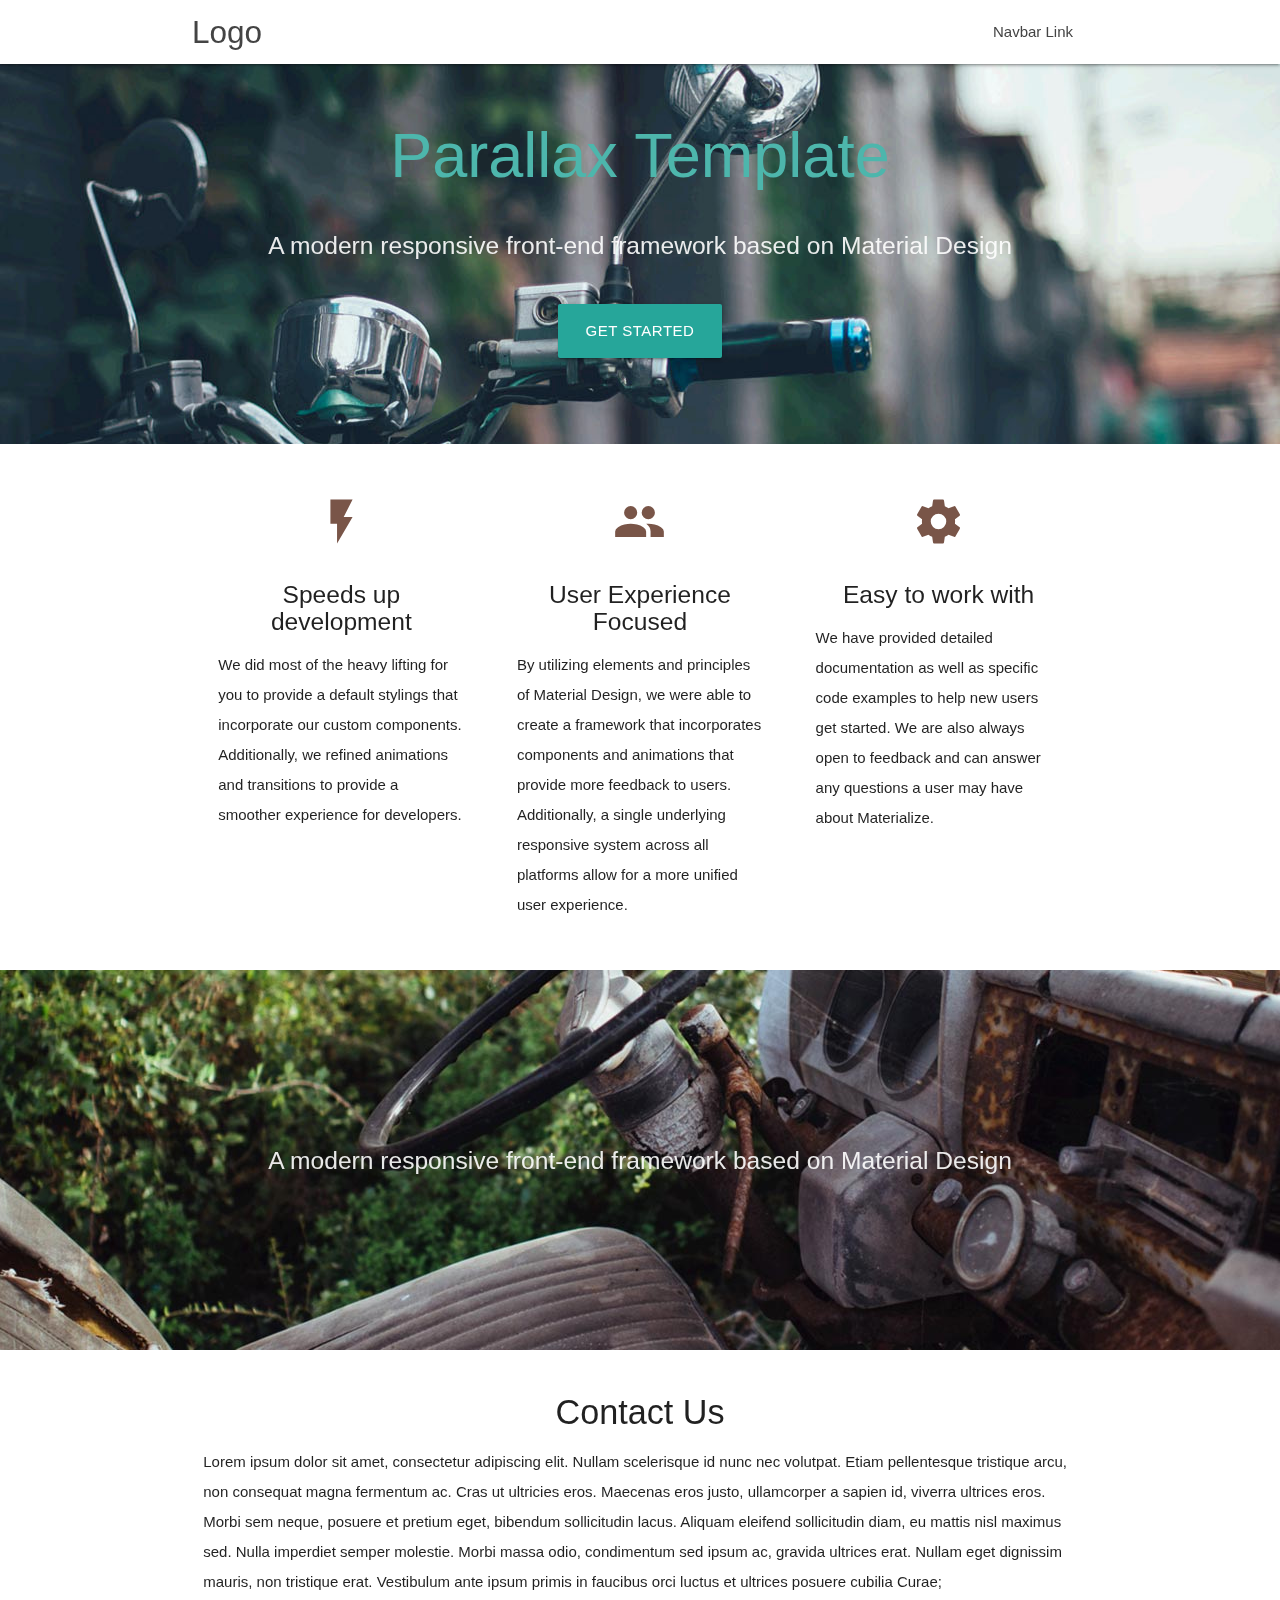
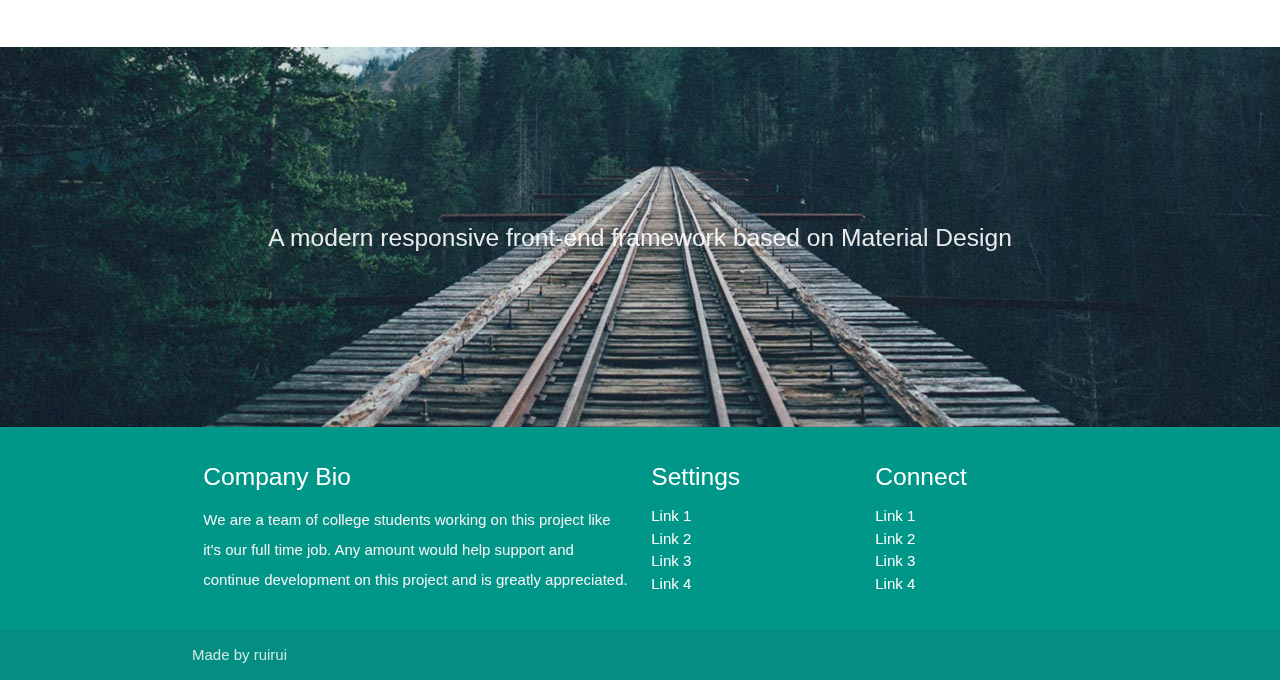
==== font/templates/index.html @ 2776d977 "Rename temindex.html to index.html" ====
<!DOCTYPE html>
<html lang="en">
<head>
  <link rel="icon" href="../static/img/favcion.ico">
  <meta http-equiv="Content-Type" content="text/html; charset=UTF-8"/>
  <meta name="viewport" content="width=device-width, initial-scale=1"/>
  <title>ruirui</title>

  <!-- CSS  -->
  <link href="https://fonts.googleapis.com/icon?family=Material+Icons" rel="stylesheet">
  <link href="../static/css/materialize.min.css" type="text/css" rel="stylesheet" media="screen,projection"/>
  <link href="../static/css/style.css" type="text/css" rel="stylesheet" media="screen,projection"/>
</head>
<body>
  <nav class="white" role="navigation">
    <div class="nav-wrapper container">
      <a id="logo-container" href="#" class="brand-logo">Logo</a>
      <ul class="right hide-on-med-and-down">
        <li><a href="#">Navbar Link</a></li>
      </ul>

      <ul id="nav-mobile" class="sidenav">
        <li><a href="#">Navbar Link</a></li>
      </ul>
      <a href="#" data-target="nav-mobile" class="sidenav-trigger"><i class="material-icons">menu</i></a>
    </div>
  </nav>

  <div id="index-banner" class="parallax-container">
    <div class="section no-pad-bot">
      <div class="container">
        <br><br>
        <h1 class="header center teal-text text-lighten-2">Parallax Template</h1>
        <div class="row center">
          <h5 class="header col s12 light">A modern responsive front-end framework based on Material Design</h5>
        </div>
        <div class="row center">
          <p class="btn-large waves-effect waves-light teal lighten-1">Get Started</p>
        </div>
        <br><br>

      </div>
    </div>
    <div class="parallax"><img src="../static/img/background1.jpg" alt="Unsplashed background img 1"></div>
  </div>


  <div class="container">
    <div class="section">

      <!--   Icon Section   -->
      <div class="row">
        <div class="col s12 m4">
          <div class="icon-block">
            <h2 class="center brown-text"><i class="material-icons">flash_on</i></h2>
            <h5 class="center">Speeds up development</h5>

            <p class="light">We did most of the heavy lifting for you to provide a default stylings that incorporate our custom components. Additionally, we refined animations and transitions to provide a smoother experience for developers.</p>
          </div>
        </div>

        <div class="col s12 m4">
          <div class="icon-block">
            <h2 class="center brown-text"><i class="material-icons">group</i></h2>
            <h5 class="center">User Experience Focused</h5>

            <p class="light">By utilizing elements and principles of Material Design, we were able to create a framework that incorporates components and animations that provide more feedback to users. Additionally, a single underlying responsive system across all platforms allow for a more unified user experience.</p>
          </div>
        </div>

        <div class="col s12 m4">
          <div class="icon-block">
            <h2 class="center brown-text"><i class="material-icons">settings</i></h2>
            <h5 class="center">Easy to work with</h5>

            <p class="light">We have provided detailed documentation as well as specific code examples to help new users get started. We are also always open to feedback and can answer any questions a user may have about Materialize.</p>
          </div>
        </div>
      </div>

    </div>
  </div>


  <div class="parallax-container valign-wrapper">
    <div class="section no-pad-bot">
      <div class="container">
        <div class="row center">
          <h5 class="header col s12 light">A modern responsive front-end framework based on Material Design</h5>
        </div>
      </div>
    </div>
    <div class="parallax"><img src="../static/img/background2.jpg" alt="Unsplashed background img 2"></div>
  </div>

  <div class="container">
    <div class="section">

      <div class="row">
        <div class="col s12 center">
          <h3><i class="mdi-content-send brown-text"></i></h3>
          <h4>Contact Us</h4>
          <p class="left-align light">Lorem ipsum dolor sit amet, consectetur adipiscing elit. Nullam scelerisque id nunc nec volutpat. Etiam pellentesque tristique arcu, non consequat magna fermentum ac. Cras ut ultricies eros. Maecenas eros justo, ullamcorper a sapien id, viverra ultrices eros. Morbi sem neque, posuere et pretium eget, bibendum sollicitudin lacus. Aliquam eleifend sollicitudin diam, eu mattis nisl maximus sed. Nulla imperdiet semper molestie. Morbi massa odio, condimentum sed ipsum ac, gravida ultrices erat. Nullam eget dignissim mauris, non tristique erat. Vestibulum ante ipsum primis in faucibus orci luctus et ultrices posuere cubilia Curae;</p>
        </div>
      </div>

    </div>
  </div>


  <div class="parallax-container valign-wrapper">
    <div class="section no-pad-bot">
      <div class="container">
        <div class="row center">
          <h5 class="header col s12 light">A modern responsive front-end framework based on Material Design</h5>
        </div>
      </div>
    </div>
    <div class="parallax"><img src="../static/img/background3.jpg" alt="Unsplashed background img 3"></div>
  </div>

  <footer class="page-footer teal">
    <div class="container">
      <div class="row">
        <div class="col l6 s12">
          <h5 class="white-text">Company Bio</h5>
          <p class="grey-text text-lighten-4">We are a team of college students working on this project like it's our full time job. Any amount would help support and continue development on this project and is greatly appreciated.</p>


        </div>
        <div class="col l3 s12">
          <h5 class="white-text">Settings</h5>
          <ul>
            <li><a class="white-text" href="#!">Link 1</a></li>
            <li><a class="white-text" href="#!">Link 2</a></li>
            <li><a class="white-text" href="#!">Link 3</a></li>
            <li><a class="white-text" href="#!">Link 4</a></li>
          </ul>
        </div>
        <div class="col l3 s12">
          <h5 class="white-text">Connect</h5>
          <ul>
            <li><a class="white-text" href="#!">Link 1</a></li>
            <li><a class="white-text" href="#!">Link 2</a></li>
            <li><a class="white-text" href="#!">Link 3</a></li>
            <li><a class="white-text" href="#!">Link 4</a></li>
          </ul>
        </div>
      </div>
    </div>
    <div class="footer-copyright">
      <div class="container">
      Made by ruirui
      </div>
    </div>
  </footer>


  <!--  Scripts-->
  <script src="https://code.jquery.com/jquery-2.1.1.min.js"></script>
  <script src="../static/js/materialize.min.js"></script>
  <script src="../static/js/init.js"></script>

  </body>
</html>
---- font/static/css/style.css ----
/* Custom Stylesheet */
/**
 * Use this file to override Materialize files so you can update
 * the core Materialize files in the future
 *
 * Made By MaterializeCSS.com
 */

nav ul a,
nav .brand-logo {
  color: #444;
}

p {
  line-height: 2rem;
}

.sidenav-trigger {
  color: #26a69a;
}

.parallax-container {
  min-height: 380px;
  line-height: 0;
  height: auto;
  color: rgba(255,255,255,.9);
}
  .parallax-container .section {
    width: 100%;
  }

@media only screen and (max-width : 992px) {
  .parallax-container .section {
    position: absolute;
    top: 40%;
  }
  #index-banner .section {
    top: 10%;
  }
}

@media only screen and (max-width : 600px) {
  #index-banner .section {
    top: 0;
  }
}

.icon-block {
  padding: 0 15px;
}
.icon-block .material-icons {
  font-size: inherit;
}

footer.page-footer {
  margin: 0;
}
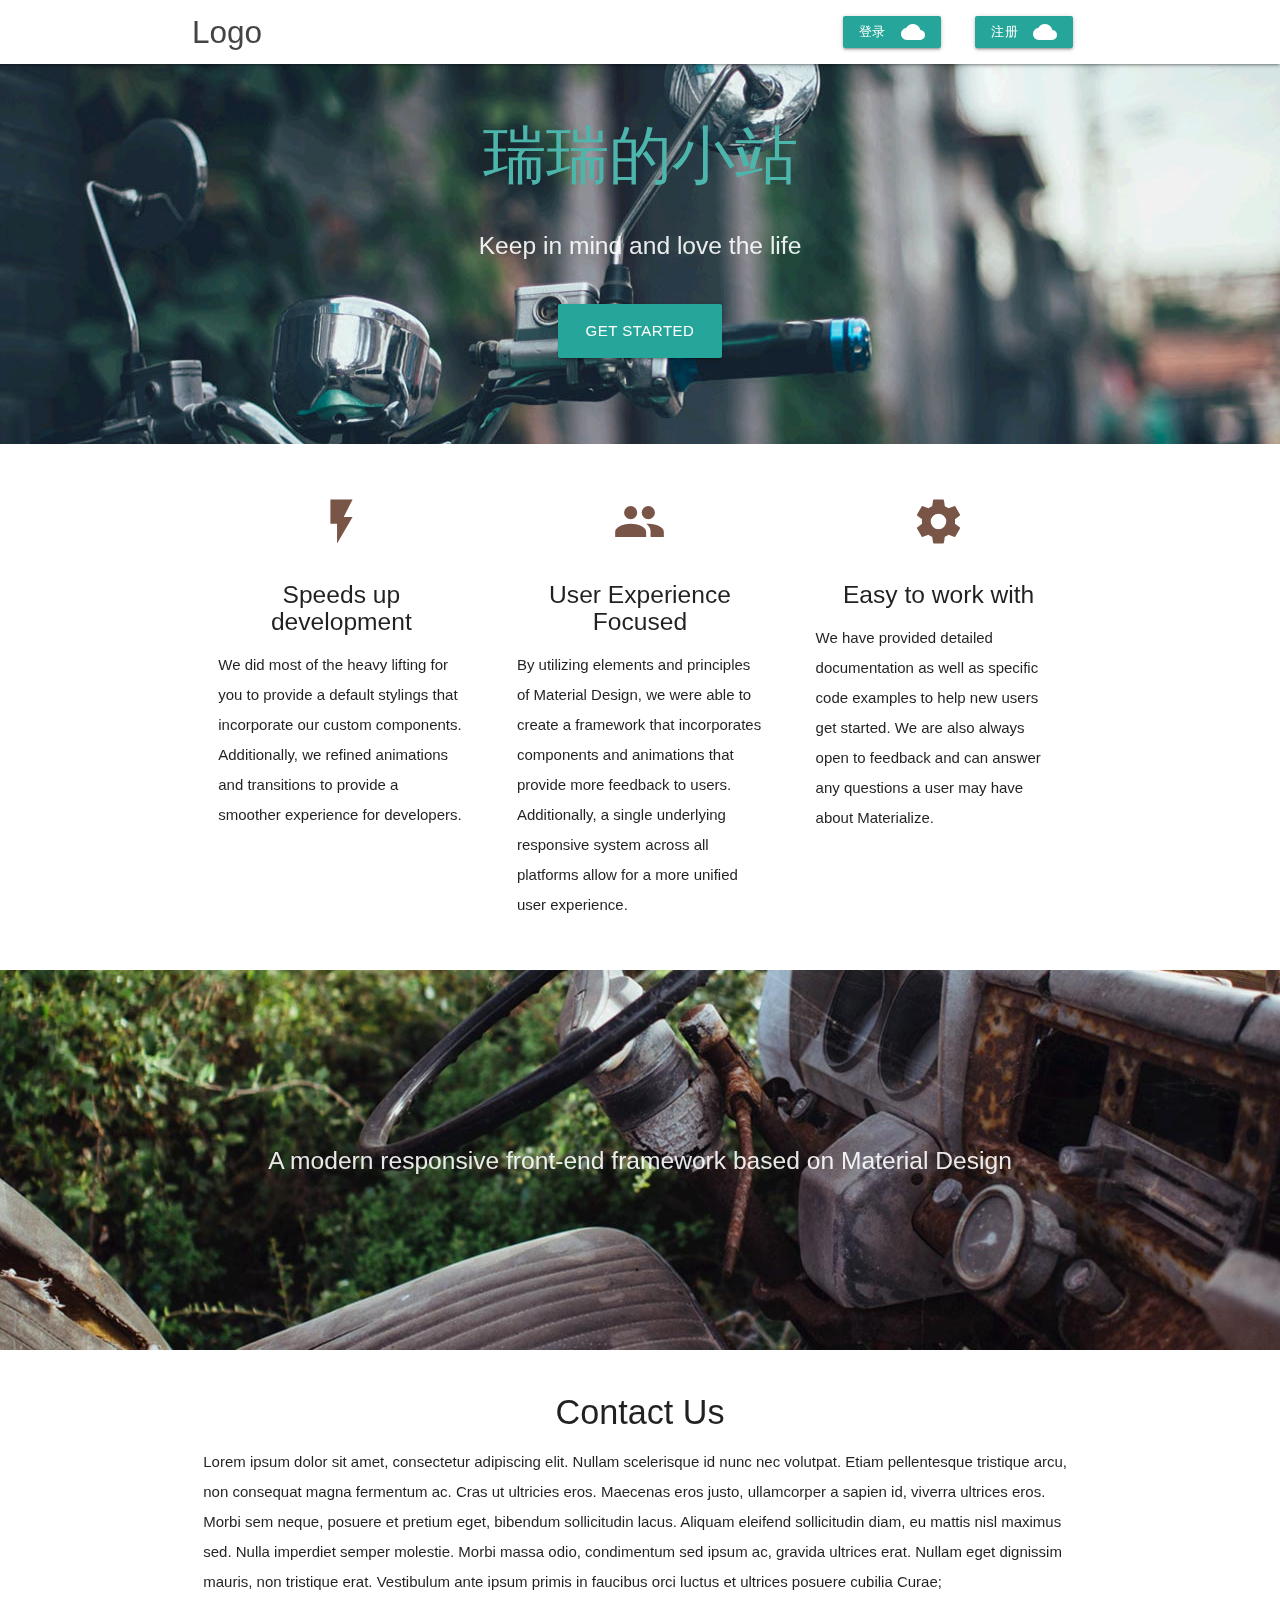
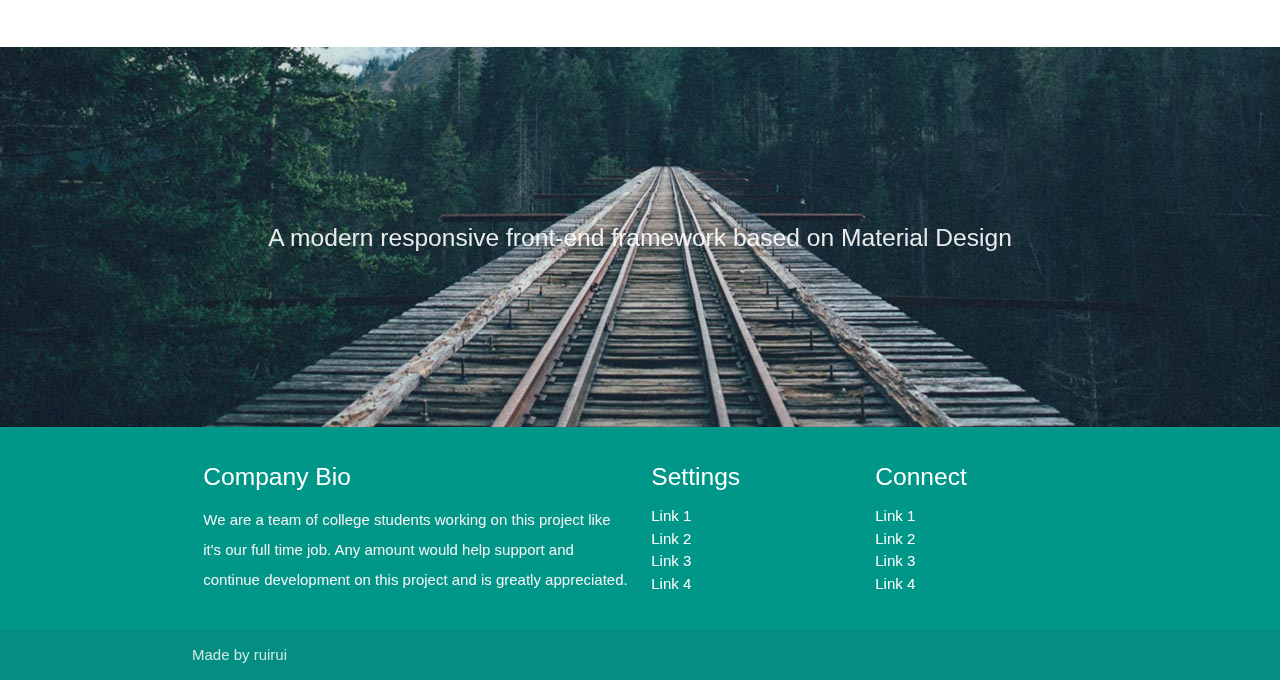
==== commit 7875d4ce: "修改temindex to index" ====
--- a/font/templates/index.html
+++ b/font/templates/index.html
@@ -16,11 +16,13 @@
     <div class="nav-wrapper container">
       <a id="logo-container" href="#" class="brand-logo">Logo</a>
       <ul class="right hide-on-med-and-down">
-        <li><a href="#">Navbar Link</a></li>
+        <a class="waves-effect waves-light btn-small"><i class="material-icons right">cloud</i>登录</a>
+        <a class="waves-effect waves-light btn-small"><i class="material-icons right">cloud</i>注册</a>
       </ul>
 
       <ul id="nav-mobile" class="sidenav">
-        <li><a href="#">Navbar Link</a></li>
+        <a class="waves-effect waves-light btn-small"><i class="material-icons right">cloud</i>登录</a>
+        <a class="waves-effect waves-light btn-small"><i class="material-icons right">cloud</i>注册</a>
       </ul>
       <a href="#" data-target="nav-mobile" class="sidenav-trigger"><i class="material-icons">menu</i></a>
     </div>
@@ -30,9 +32,9 @@
     <div class="section no-pad-bot">
       <div class="container">
         <br><br>
-        <h1 class="header center teal-text text-lighten-2">Parallax Template</h1>
+        <h1 class="header center teal-text text-lighten-2">瑞瑞的小站</h1>
         <div class="row center">
-          <h5 class="header col s12 light">A modern responsive front-end framework based on Material Design</h5>
+          <h5 class="header col s12 light">Keep in mind and love the life</h5>
         </div>
         <div class="row center">
           <p class="btn-large waves-effect waves-light teal lighten-1">Get Started</p>
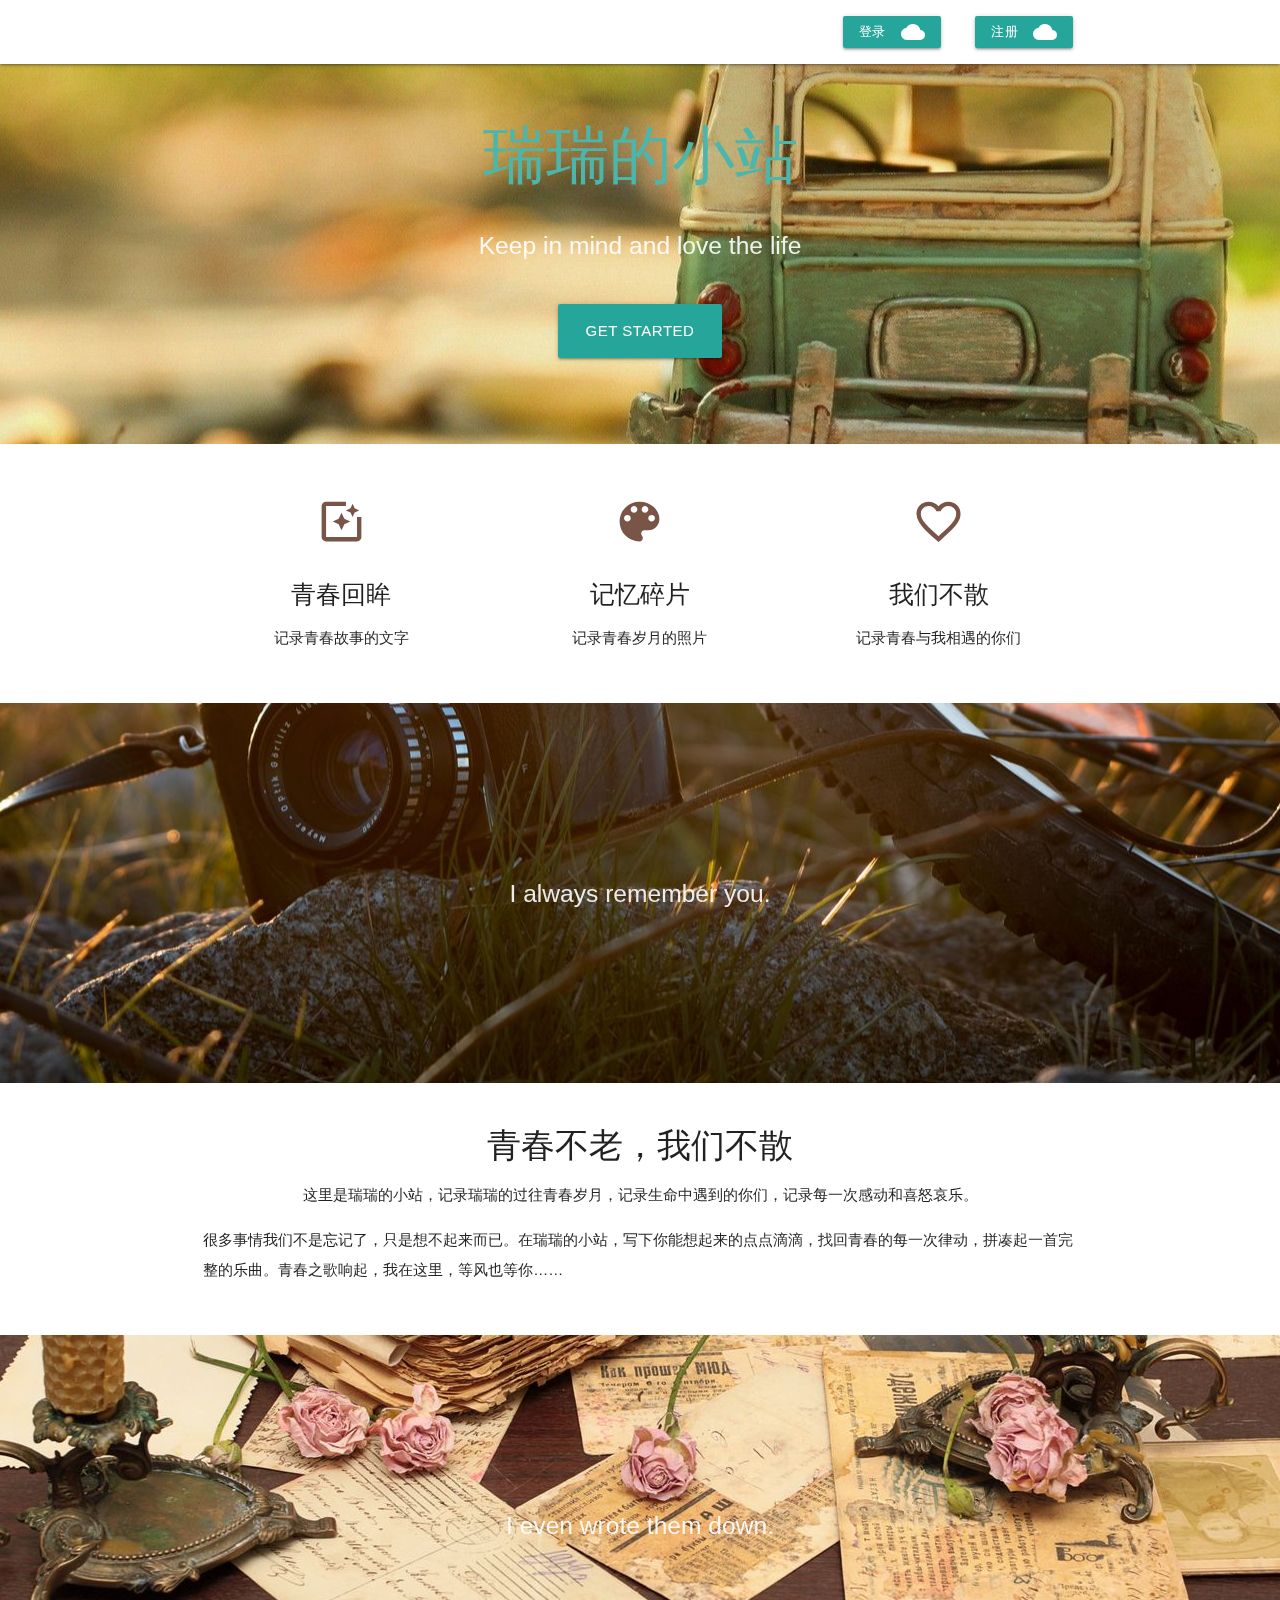
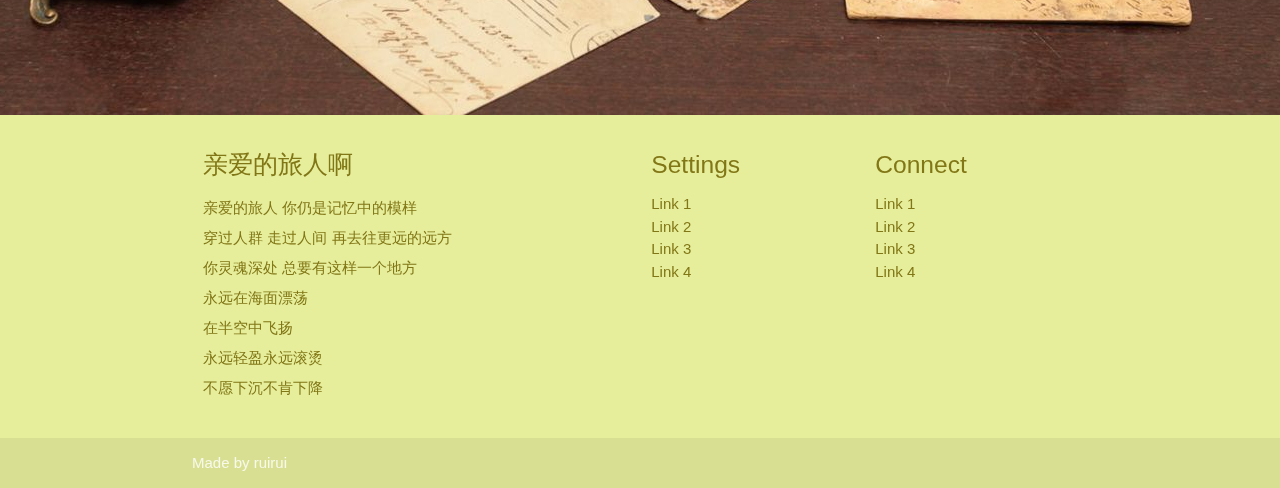
==== commit 41969dbe: "基本完成index和main" ====
--- a/font/templates/index.html
+++ b/font/templates/index.html
@@ -12,14 +12,50 @@
   <link href="../static/css/style.css" type="text/css" rel="stylesheet" media="screen,projection"/>
 </head>
 <body>
+   <!--Import jquery-->
+   <script type="text/javascript" src="../static/js/jquery-3.5.1.min.js"></script>
+   <!--JavaScript at end of body for optimized loading-->
+   <script type="text/javascript" src="../static/js/materialize.min.js"></script>
+   <script type="text/javascript" src="../static/js/init.js"></script>
   <nav class="white" role="navigation">
     <div class="nav-wrapper container">
-      <a id="logo-container" href="#" class="brand-logo">Logo</a>
+      <a id="user-logo" href="#" class="brand-logo"></a>
       <ul class="right hide-on-med-and-down">
-        <a class="waves-effect waves-light btn-small"><i class="material-icons right">cloud</i>登录</a>
-        <a class="waves-effect waves-light btn-small"><i class="material-icons right">cloud</i>注册</a>
+        <a class="waves-effect waves-light btn-small modal-trigger" href="#login_page"><i class="material-icons right">cloud</i>登录</a>
+        <a class="waves-effect waves-light btn-small modal-trigger" href="#register_page"><i class="material-icons right">cloud</i>注册</a>
       </ul>
-
+      <div id="login_page" class="modal">
+        <div class="modal-content" style="color:darkblue">
+          <h4>用户登录</h4>
+          <div>
+            <p><lable for="user" class="blue-grey-text">用户名：</lable></p>
+            <p><input id="user" type="text" class="loginInput" autofocus="autofocus" autocomplete="off" placeholder="请输入用户名" value="" /></p>
+            
+            <p><label for="password" class="blue-grey-text">Password：</label></p>
+            <p><input type="password" id="password" class="loginInput" placeholder="请输入密码" value="" /></p>
+            
+            <a onclick="login()" class="waves-effect waves-light btn right cyan darken-2">登录</a>
+        
+          </div>
+        </div>
+      </div>
+      <div id="register_page" class="modal">
+        <div class="modal-content" style="color:darkblue">
+          <h4>用户注册</h4>
+          <div>
+            <p><lable for="user" class="blue-grey-text">用户名：</lable></p>
+            <p><input id="user2" type="text" class="loginInput" autofocus="autofocus" autocomplete="off" placeholder="请输入用户名" value="" /></p>
+            
+            <p><label for="password" class="blue-grey-text">Password：</label></p>
+            <p><input type="password" id="password2" class="loginInput" placeholder="请输入密码" value="" /></p>
+
+            <p><input type="password" id="repassword" class="loginInput" placeholder="请再次确认密码" value="" /></p>
+            
+            <a onclick="register()" class="waves-effect waves-light btn right cyan darken-2">注册</a>
+        
+          </div>
+        </div>
+      </div>
       <ul id="nav-mobile" class="sidenav">
         <a class="waves-effect waves-light btn-small"><i class="material-icons right">cloud</i>登录</a>
         <a class="waves-effect waves-light btn-small"><i class="material-icons right">cloud</i>注册</a>
@@ -54,28 +90,28 @@
       <div class="row">
         <div class="col s12 m4">
           <div class="icon-block">
-            <h2 class="center brown-text"><i class="material-icons">flash_on</i></h2>
-            <h5 class="center">Speeds up development</h5>
-
-            <p class="light">We did most of the heavy lifting for you to provide a default stylings that incorporate our custom components. Additionally, we refined animations and transitions to provide a smoother experience for developers.</p>
+            <h2 class="center brown-text"><i class="material-icons">photo_filter</i></h2>
+            <h5 class="center">青春回眸</h5>
+
+            <p class="light center">记录青春故事的文字</p>
           </div>
         </div>
 
         <div class="col s12 m4">
           <div class="icon-block">
-            <h2 class="center brown-text"><i class="material-icons">group</i></h2>
-            <h5 class="center">User Experience Focused</h5>
-
-            <p class="light">By utilizing elements and principles of Material Design, we were able to create a framework that incorporates components and animations that provide more feedback to users. Additionally, a single underlying responsive system across all platforms allow for a more unified user experience.</p>
+            <h2 class="center brown-text"><i class="material-icons">color_lens</i></h2>
+            <h5 class="center">记忆碎片</h5>
+
+            <p class="light center">记录青春岁月的照片</p>
           </div>
         </div>
 
         <div class="col s12 m4">
           <div class="icon-block">
-            <h2 class="center brown-text"><i class="material-icons">settings</i></h2>
-            <h5 class="center">Easy to work with</h5>
-
-            <p class="light">We have provided detailed documentation as well as specific code examples to help new users get started. We are also always open to feedback and can answer any questions a user may have about Materialize.</p>
+            <h2 class="center brown-text"><i class="material-icons">favorite_border</i></h2>
+            <h5 class="center">我们不散</h5>
+
+            <p class="light center">记录青春与我相遇的你们</p>
           </div>
         </div>
       </div>
@@ -88,7 +124,7 @@
     <div class="section no-pad-bot">
       <div class="container">
         <div class="row center">
-          <h5 class="header col s12 light">A modern responsive front-end framework based on Material Design</h5>
+          <h5 class="header col s12 light">I always remember you.</h5>
         </div>
       </div>
     </div>
@@ -101,8 +137,9 @@
       <div class="row">
         <div class="col s12 center">
           <h3><i class="mdi-content-send brown-text"></i></h3>
-          <h4>Contact Us</h4>
-          <p class="left-align light">Lorem ipsum dolor sit amet, consectetur adipiscing elit. Nullam scelerisque id nunc nec volutpat. Etiam pellentesque tristique arcu, non consequat magna fermentum ac. Cras ut ultricies eros. Maecenas eros justo, ullamcorper a sapien id, viverra ultrices eros. Morbi sem neque, posuere et pretium eget, bibendum sollicitudin lacus. Aliquam eleifend sollicitudin diam, eu mattis nisl maximus sed. Nulla imperdiet semper molestie. Morbi massa odio, condimentum sed ipsum ac, gravida ultrices erat. Nullam eget dignissim mauris, non tristique erat. Vestibulum ante ipsum primis in faucibus orci luctus et ultrices posuere cubilia Curae;</p>
+          <h4>青春不老，我们不散</h4>
+          <p class="light center">这里是瑞瑞的小站，记录瑞瑞的过往青春岁月，记录生命中遇到的你们，记录每一次感动和喜怒哀乐。</p>
+          <p class="left-align light">很多事情我们不是忘记了，只是想不起来而已。在瑞瑞的小站，写下你能想起来的点点滴滴，找回青春的每一次律动，拼凑起一首完整的乐曲。青春之歌响起，我在这里，等风也等你……</p>
         </div>
       </div>
 
@@ -114,38 +151,44 @@
     <div class="section no-pad-bot">
       <div class="container">
         <div class="row center">
-          <h5 class="header col s12 light">A modern responsive front-end framework based on Material Design</h5>
+          <h5 class="header col s12 light">I even wrote them down.</h5>
         </div>
       </div>
     </div>
     <div class="parallax"><img src="../static/img/background3.jpg" alt="Unsplashed background img 3"></div>
   </div>
 
-  <footer class="page-footer teal">
+  <footer class="page-footer #e6ee9c lime lighten-3">
     <div class="container">
       <div class="row">
         <div class="col l6 s12">
-          <h5 class="white-text">Company Bio</h5>
-          <p class="grey-text text-lighten-4">We are a team of college students working on this project like it's our full time job. Any amount would help support and continue development on this project and is greatly appreciated.</p>
-
+          <h5 class="lime-text text-darken-4">亲爱的旅人啊</h5>
+          <p class="lime-text text-darken-4">
+            亲爱的旅人 你仍是记忆中的模样 <br>
+            穿过人群 走过人间 再去往更远的远方 <br>
+            你灵魂深处 总要有这样一个地方 <br>
+            永远在海面漂荡 <br>
+            在半空中飞扬 <br>
+            永远轻盈永远滚烫 <br>
+            不愿下沉不肯下降</p>
 
         </div>
         <div class="col l3 s12">
-          <h5 class="white-text">Settings</h5>
+          <h5 class="lime-text text-darken-4">Settings</h5>
           <ul>
-            <li><a class="white-text" href="#!">Link 1</a></li>
-            <li><a class="white-text" href="#!">Link 2</a></li>
-            <li><a class="white-text" href="#!">Link 3</a></li>
-            <li><a class="white-text" href="#!">Link 4</a></li>
+            <li><a class="lime-text text-darken-4" href="#!">Link 1</a></li>
+            <li><a class="lime-text text-darken-4" href="#!">Link 2</a></li>
+            <li><a class="lime-text text-darken-4" href="#!">Link 3</a></li>
+            <li><a class="lime-text text-darken-4" href="#!">Link 4</a></li>
           </ul>
         </div>
         <div class="col l3 s12">
-          <h5 class="white-text">Connect</h5>
+          <h5 class="lime-text text-darken-4">Connect</h5>
           <ul>
-            <li><a class="white-text" href="#!">Link 1</a></li>
-            <li><a class="white-text" href="#!">Link 2</a></li>
-            <li><a class="white-text" href="#!">Link 3</a></li>
-            <li><a class="white-text" href="#!">Link 4</a></li>
+            <li><a class="lime-text text-darken-4" href="#!">Link 1</a></li>
+            <li><a class="lime-text text-darken-4" href="#!">Link 2</a></li>
+            <li><a class="lime-text text-darken-4" href="#!">Link 3</a></li>
+            <li><a class="lime-text text-darken-4" href="#!">Link 4</a></li>
           </ul>
         </div>
       </div>
@@ -156,12 +199,13 @@
       </div>
     </div>
   </footer>
-
-
   <!--  Scripts-->
-  <script src="https://code.jquery.com/jquery-2.1.1.min.js"></script>
-  <script src="../static/js/materialize.min.js"></script>
-  <script src="../static/js/init.js"></script>
-
+  <script> 
+  $(document).ready(function() {
+    $('.modal').modal();
+  });
+  </script>
+  <script src="../static/js/config.js"></script>
+  <script src="../static/js/index.js"></script>
   </body>
 </html>
